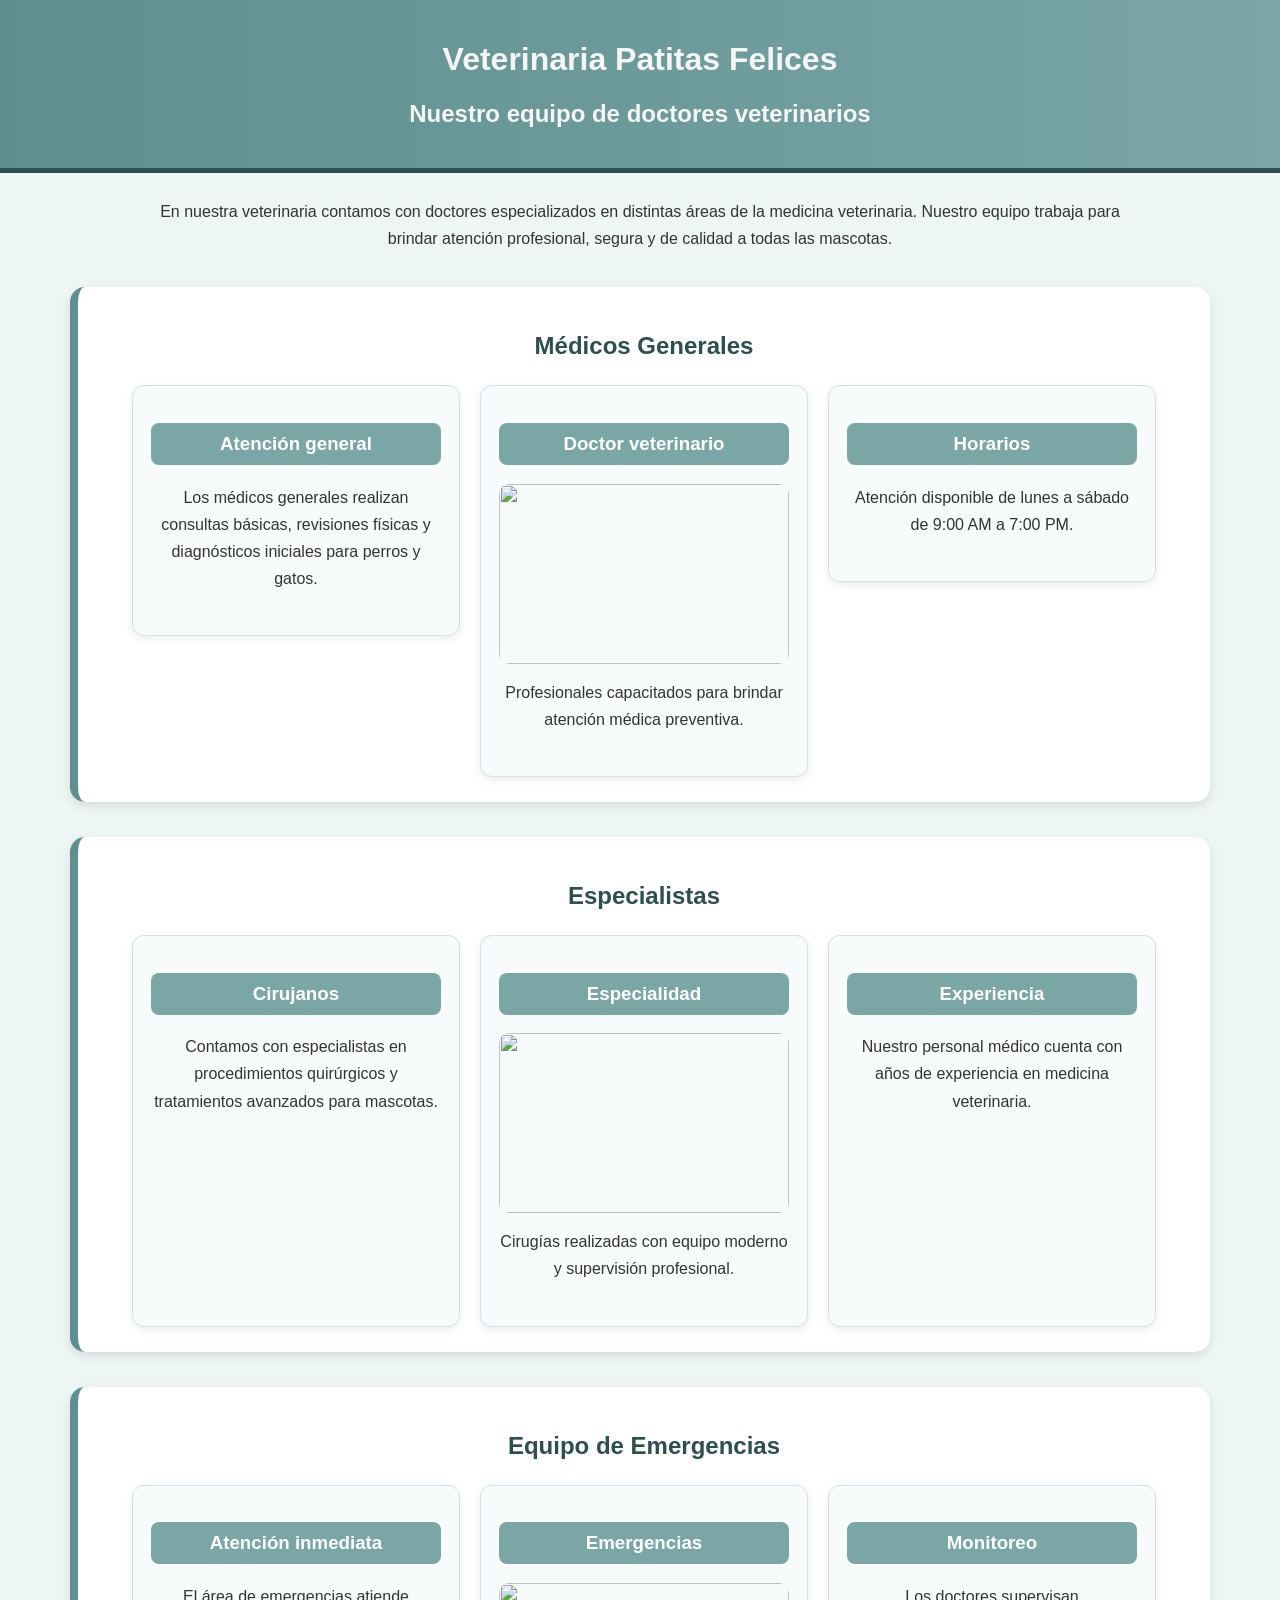
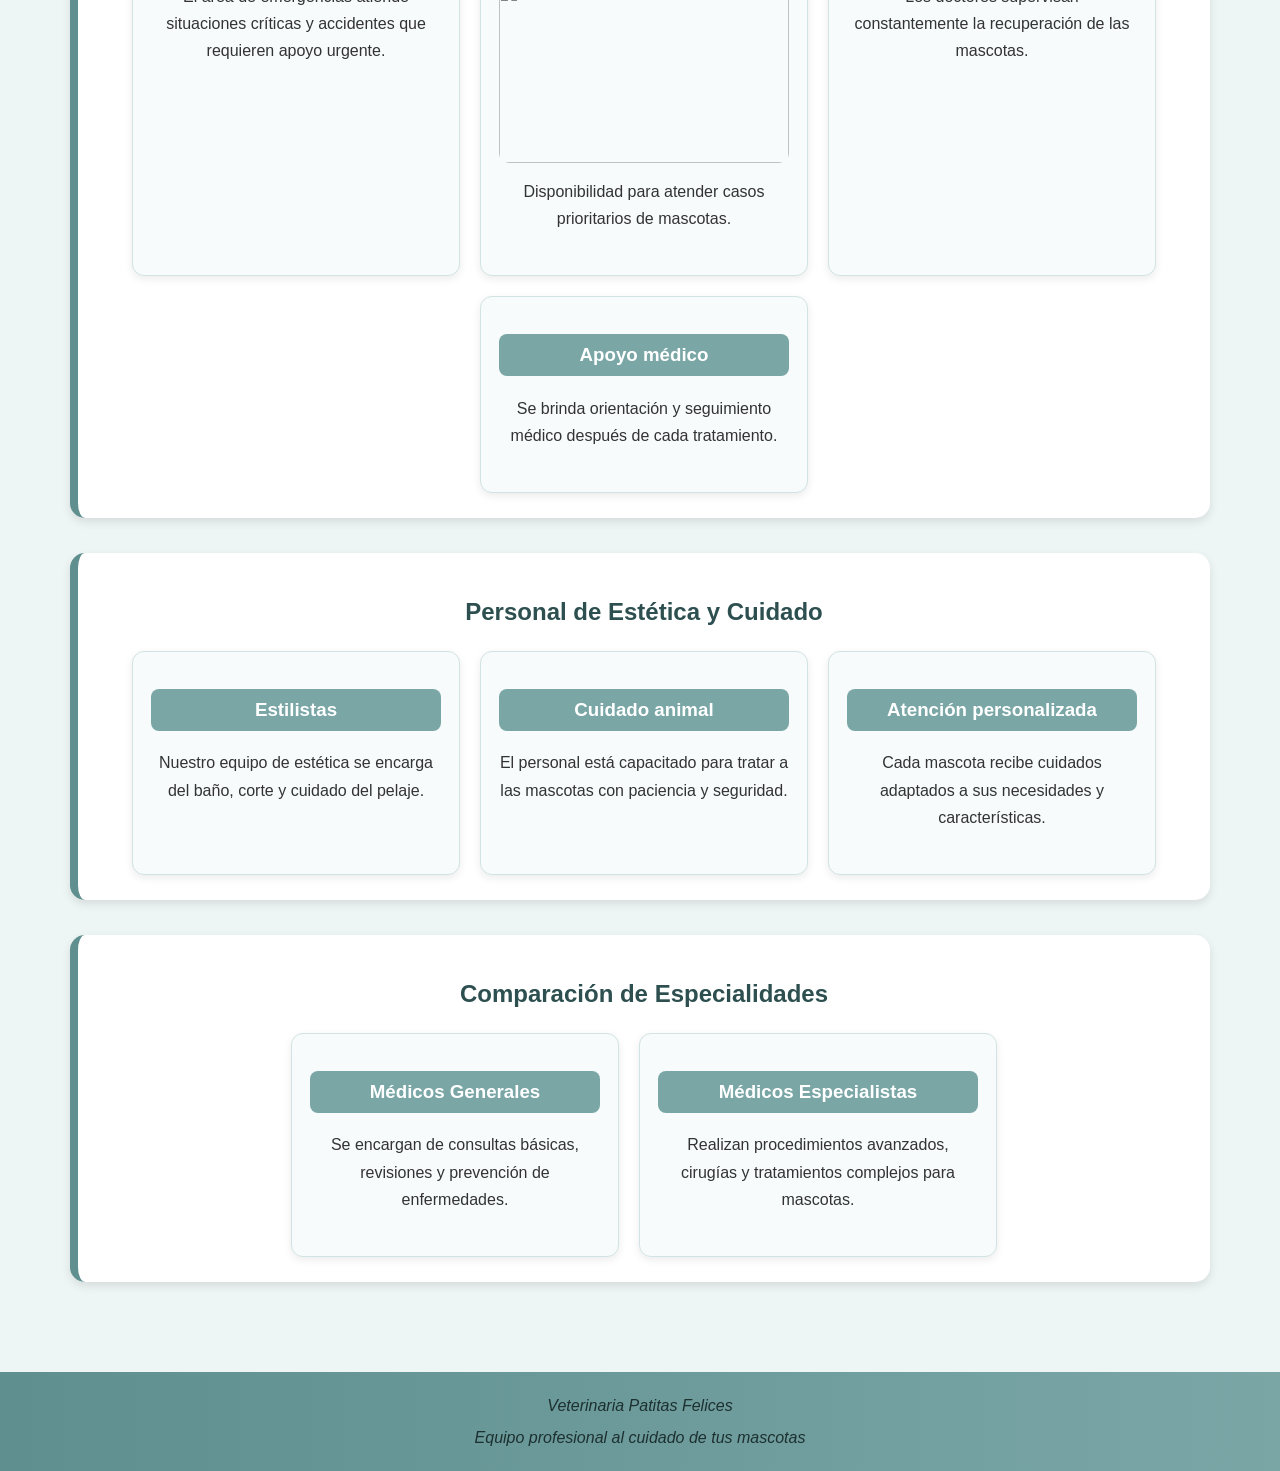
==== PIA/doctores.html @ 0aa9c148 "Add folder" ====
<!DOCTYPE html>
<html lang="es">
<head>
    <meta charset="UTF-8">
    <meta name="viewport" content="width=device-width, initial-scale=1.0">
    <title>Doctores Veterinarios</title>
    <link rel="stylesheet" href="csss/estilosss.css">
</head>
<body>

    <header>
        <h1>Veterinaria Patitas Felices</h1>
        <h2>Nuestro equipo de doctores veterinarios</h2>
    </header>

    <main>

        <p>
            En nuestra veterinaria contamos con doctores especializados en distintas áreas
            de la medicina veterinaria. Nuestro equipo trabaja para brindar atención profesional,
            segura y de calidad a todas las mascotas.
        </p>

        <article>
            <h2>Médicos Generales</h2>

            <div class="contenedor direccion">

                <div class="tarjeta">
                    <h3>Atención general</h3>
                    <p>
                        Los médicos generales realizan consultas básicas, revisiones físicas
                        y diagnósticos iniciales para perros y gatos.
                    </p>
                </div>

                <div class="tarjeta">
                    <h3>Doctor veterinario</h3>
                    <img src="img/doctor1.jpg" alt="">
                    <p>
                        Profesionales capacitados para brindar atención médica preventiva.
                    </p>
                </div>

                <div class="tarjeta">
                    <h3>Horarios</h3>
                    <p>
                        Atención disponible de lunes a sábado de 9:00 AM a 7:00 PM.
                    </p>
                </div>

            </div>
        </article>

        <article>
            <h2>Especialistas</h2>

            <div class="contenedor centro">

                <div class="tarjeta">
                    <h3>Cirujanos</h3>
                    <p>
                        Contamos con especialistas en procedimientos quirúrgicos y tratamientos
                        avanzados para mascotas.
                    </p>
                </div>

                <div class="tarjeta">
                    <h3>Especialidad</h3>
                    <img src="img/cirujano.jpg" alt="">
                    <p>
                        Cirugías realizadas con equipo moderno y supervisión profesional.
                    </p>
                </div>

                <div class="tarjeta">
                    <h3>Experiencia</h3>
                    <p>
                        Nuestro personal médico cuenta con años de experiencia en medicina veterinaria.
                    </p>
                </div>

            </div>
        </article>

        <article>
            <h2>Equipo de Emergencias</h2>

            <div class="contenedor wrap">

                <div class="tarjeta">
                    <h3>Atención inmediata</h3>
                    <p>
                        El área de emergencias atiende situaciones críticas y accidentes
                        que requieren apoyo urgente.
                    </p>
                </div>

                <div class="tarjeta">
                    <h3>Emergencias</h3>
                    <img src="img/emergencia.jpg" alt="">
                    <p>
                        Disponibilidad para atender casos prioritarios de mascotas.
                    </p>
                </div>

                <div class="tarjeta">
                    <h3>Monitoreo</h3>
                    <p>
                        Los doctores supervisan constantemente la recuperación de las mascotas.
                    </p>
                </div>

                <div class="tarjeta">
                    <h3>Apoyo médico</h3>
                    <p>
                        Se brinda orientación y seguimiento médico después de cada tratamiento.
                    </p>
                </div>

            </div>
        </article>

        <article>
            <h2>Personal de Estética y Cuidado</h2>

            <div class="contenedor justificado">

                <div class="tarjeta">
                    <h3>Estilistas</h3>
                    <p>
                        Nuestro equipo de estética se encarga del baño, corte y cuidado del pelaje.
                    </p>
                </div>

                <div class="tarjeta">
                    <h3>Cuidado animal</h3>
                    <p>
                        El personal está capacitado para tratar a las mascotas con paciencia y seguridad.
                    </p>
                </div>

                <div class="tarjeta">
                    <h3>Atención personalizada</h3>
                    <p>
                        Cada mascota recibe cuidados adaptados a sus necesidades y características.
                    </p>
                </div>

            </div>
        </article>

        <article>
            <h2>Comparación de Especialidades</h2>

            <div class="comparacion">

                <div class="tarjeta">
                    <h3>Médicos Generales</h3>
                    <p>
                        Se encargan de consultas básicas, revisiones y prevención de enfermedades.
                    </p>
                </div>

                <div class="tarjeta grande">
                    <h3>Médicos Especialistas</h3>
                    <p>
                        Realizan procedimientos avanzados, cirugías y tratamientos complejos
                        para mascotas.
                    </p>
                </div>

            </div>
        </article>

    </main>

    <footer>
        <address>
            <p>Veterinaria Patitas Felices</p>
            <p>Equipo profesional al cuidado de tus mascotas</p>
        </address>
    </footer>

</body>
</html>
---- PIA/csss/estilosss.css ----
header{
    border-bottom: solid #2d4f4f 5px;
    background: linear-gradient(to right, #5f8f8f, #7aa6a6);
    padding: 20px;
    text-align: center;
    color: whitesmoke;
}

body{
    background-color: #eef5f5;
    font-family: Arial, sans-serif;
    margin: 0;
    color: #333;
}

main{
    padding: 25px;
}

main p{
    text-align: center;
    max-width: 1000px;
    margin: auto;
    margin-bottom: 25px;
}

article{
    border-radius: 15px;
    box-shadow: 0px 4px 10px rgba(0,0,0,0.1);
    margin: 35px auto;
    padding: 25px;
    background-color: white;
    width: 88%;
    border-left: solid #5f8f8f 8px;
}

article h2{
    text-align: center;
    color: #2d4f4f;
    margin-bottom: 25px;
}

article h3{
    color: white;
    background-color: #7aa6a6;
    padding: 10px;
    border-radius: 8px;
    text-align: center;
}

footer{
    background: linear-gradient(to right, #5f8f8f, #7aa6a6);
    padding: 15px;
    text-align: center;
    color: #1d3030;
    margin-top: 30px;
}

.contenedor{
    display: flex;
    gap: 20px;
    margin-top: 20px;
}

.direccion{
    flex-wrap: wrap;
    justify-content: center;
    align-items: flex-start;
}

.centro{
    flex-wrap: wrap;
    justify-content: center;
    align-items: stretch;
}

.wrap{
    flex-flow: row wrap;
    justify-content: center;
    align-items: stretch;
}

.justificado{
    justify-content: center;
    align-items: stretch;
    flex-wrap: wrap;
}

.comparacion{
    display: flex;
    align-items: stretch;
    justify-content: center;
    gap: 20px;
    flex-wrap: wrap;
}

.tarjeta{
    width: 290px;
    padding: 18px;
    border-radius: 12px;
    background-color: #f7fbfb;
    border: 1px solid #d2e3e3;
    box-shadow: 0px 3px 8px rgba(0,0,0,0.08);
    text-align: center;
    transition: transform 0.3s;
}

.tarjeta:hover{
    transform: translateY(-5px);
}

.grande{
    width: 320px;
}

.tarjeta img{
    width: 100%;
    height: 180px;
    object-fit: cover;
    border-radius: 10px;
    display: block;
    margin: 15px auto;
}

p{
    line-height: 1.7;
    font-family: 'Lucida Sans', 'Lucida Sans Regular',
                 'Lucida Grande', 'Lucida Sans Unicode',
                 Geneva, Verdana, sans-serif;
}

address p{
    margin: 5px;
}
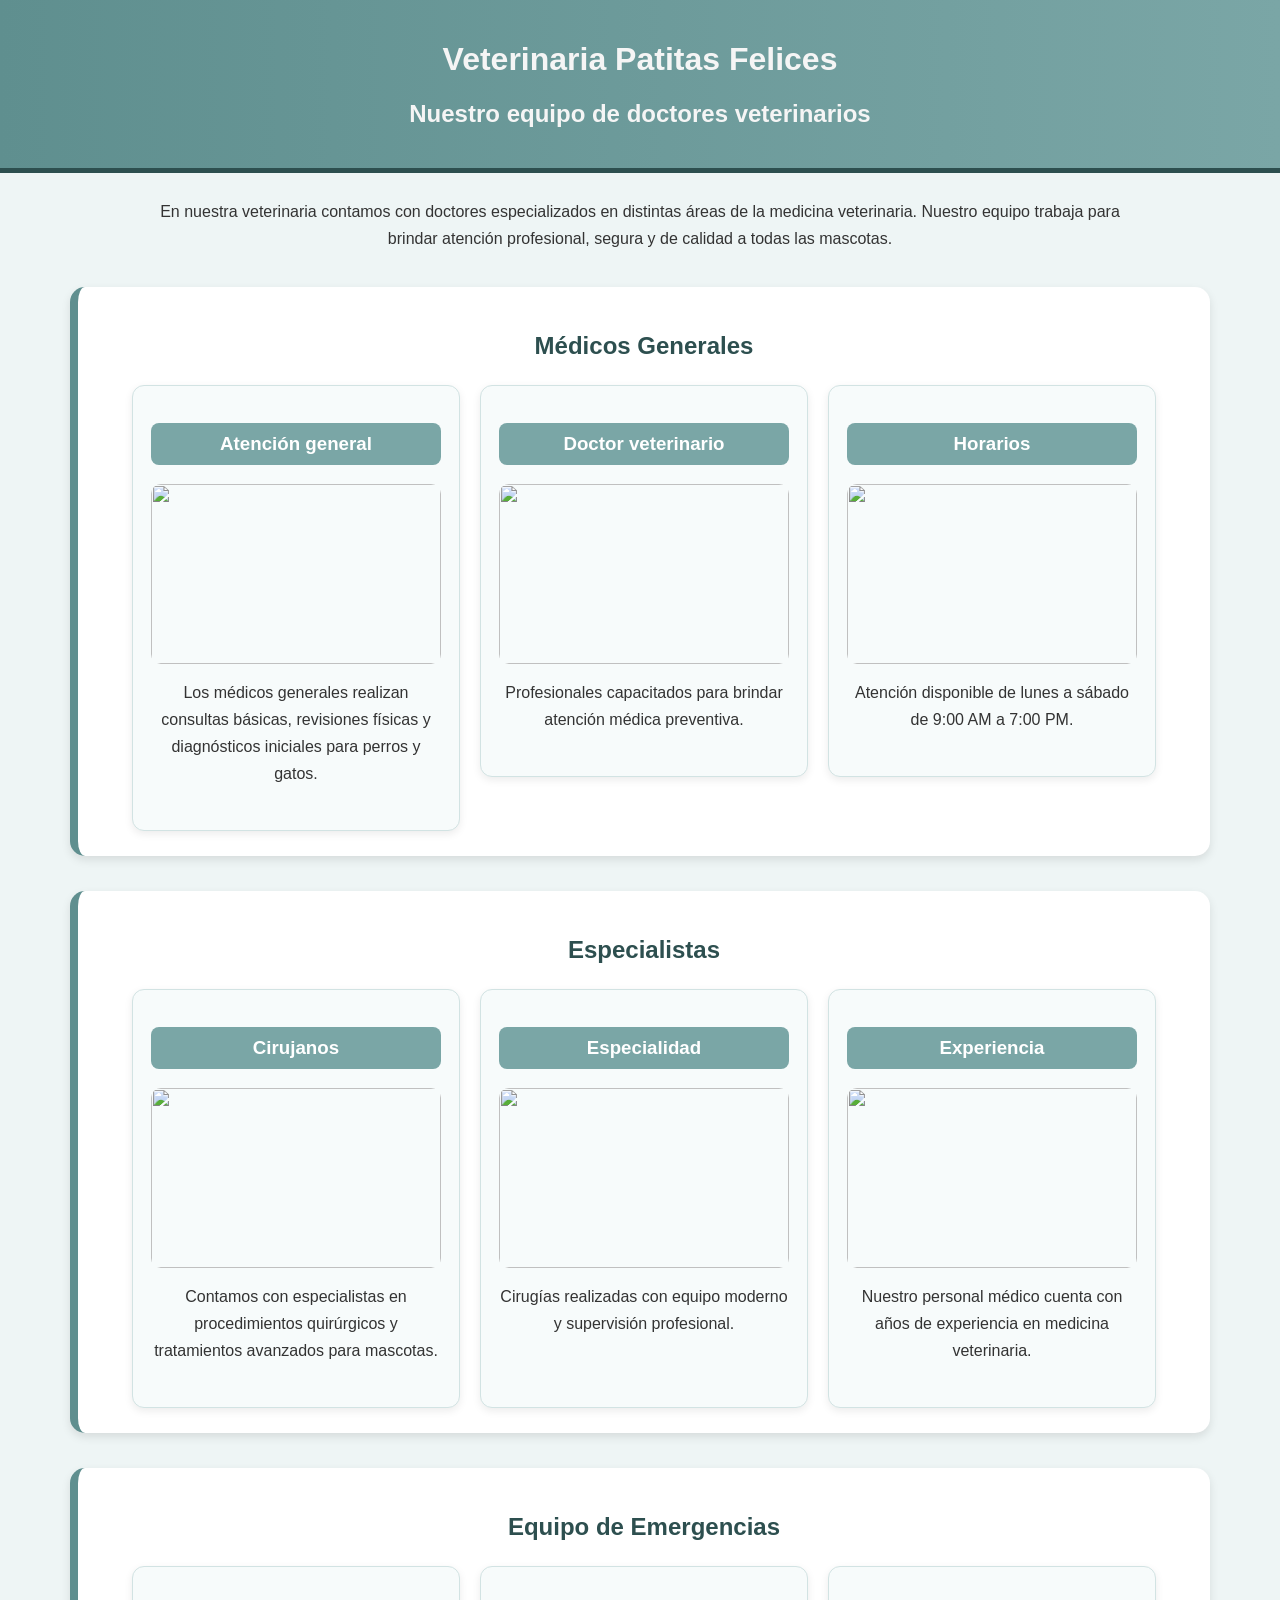
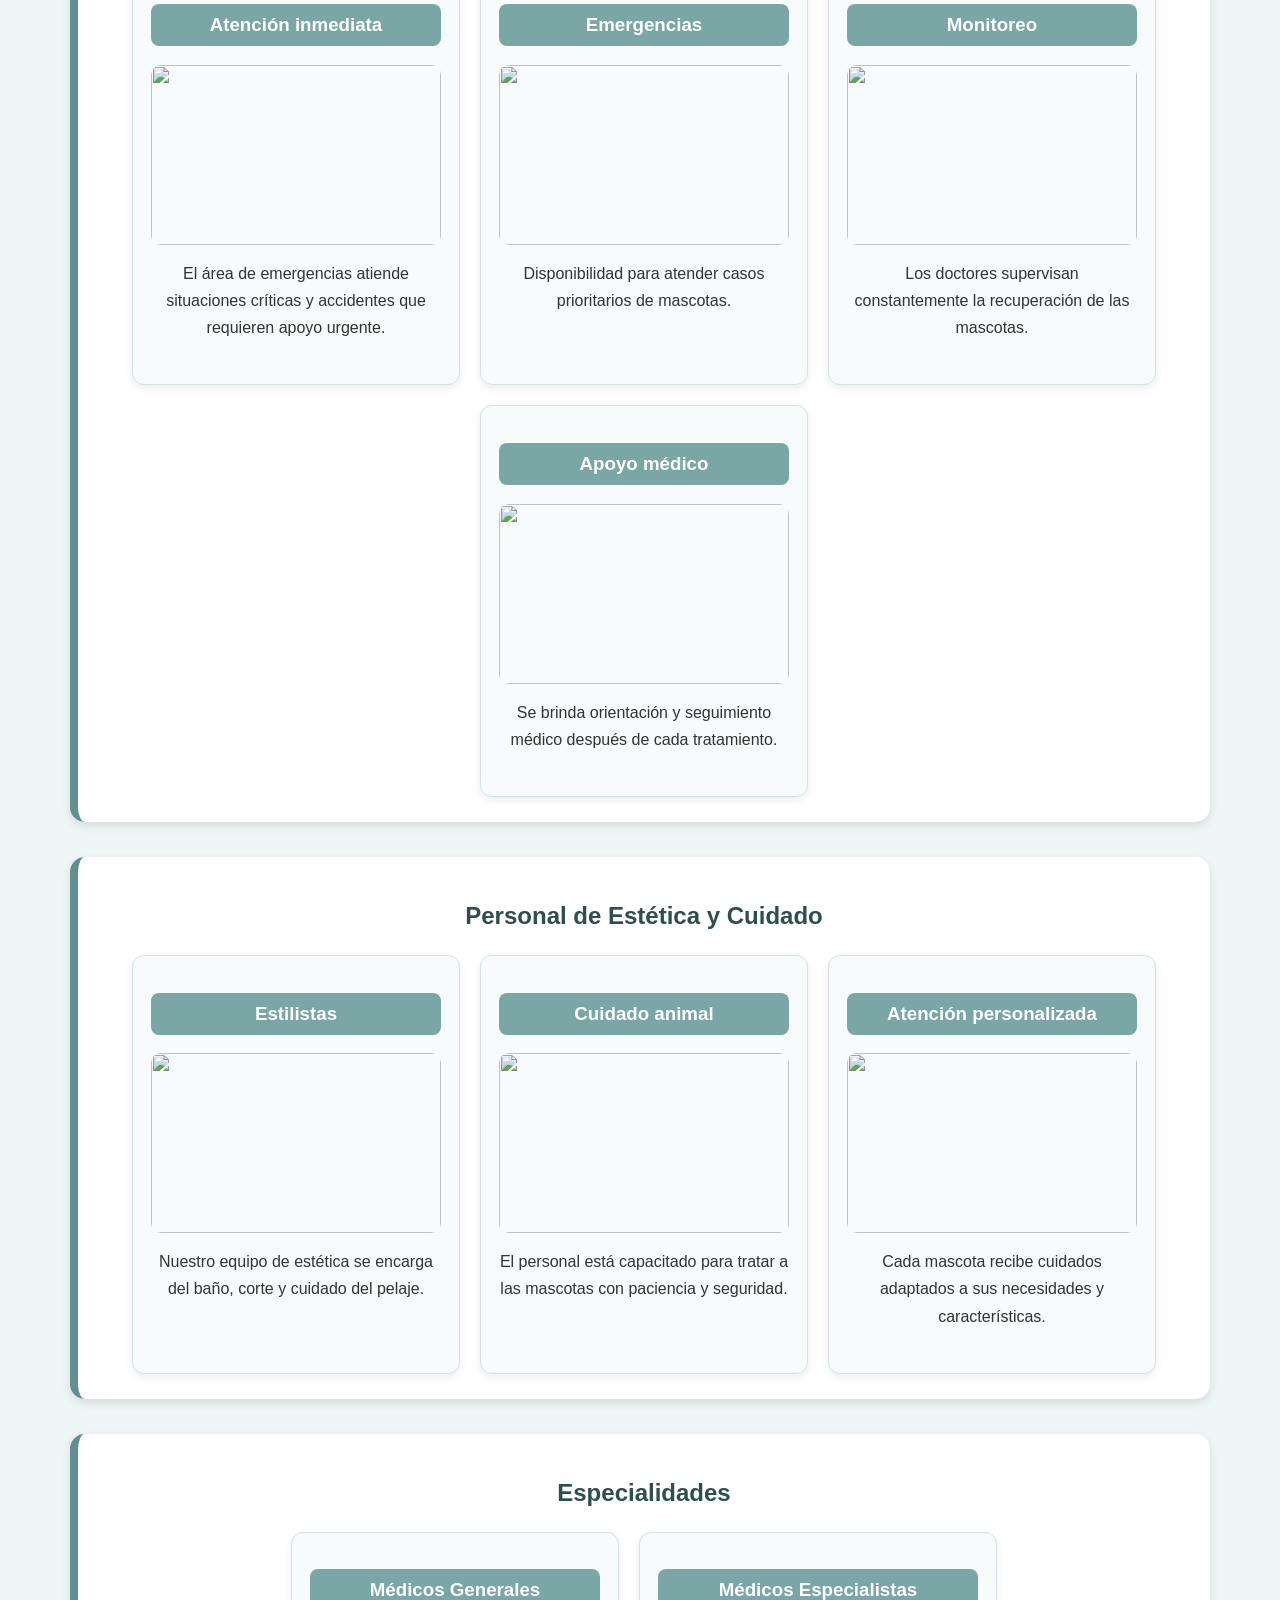
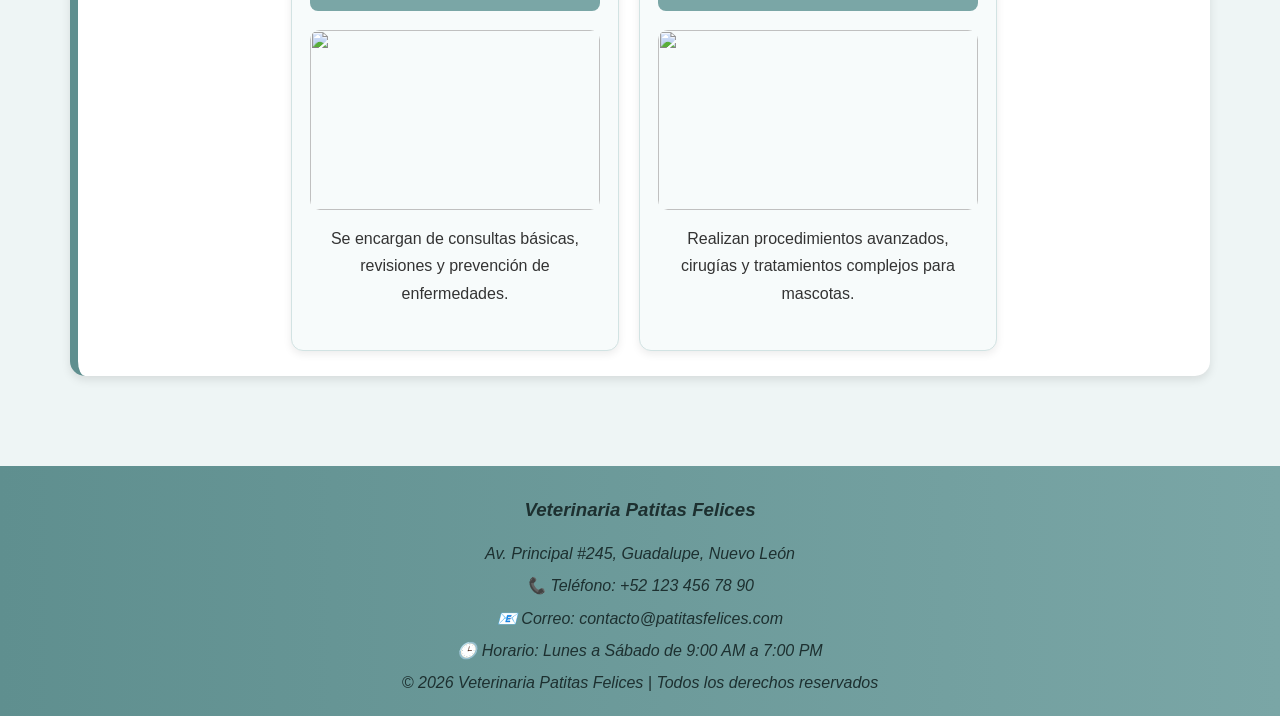
==== commit 9d4718a2: "Add folders" ====
--- a/PIA/doctores.html
+++ b/PIA/doctores.html
@@ -28,6 +28,7 @@
 
                 <div class="tarjeta">
                     <h3>Atención general</h3>
+                    <img src="img/general.jpg" alt="">
                     <p>
                         Los médicos generales realizan consultas básicas, revisiones físicas
                         y diagnósticos iniciales para perros y gatos.
@@ -44,6 +45,7 @@
 
                 <div class="tarjeta">
                     <h3>Horarios</h3>
+                    <img src="img/horario.jpg" alt="">
                     <p>
                         Atención disponible de lunes a sábado de 9:00 AM a 7:00 PM.
                     </p>
@@ -59,6 +61,7 @@
 
                 <div class="tarjeta">
                     <h3>Cirujanos</h3>
+                    <img src="img/cirujano2.jpg" alt="">
                     <p>
                         Contamos con especialistas en procedimientos quirúrgicos y tratamientos
                         avanzados para mascotas.
@@ -75,6 +78,7 @@
 
                 <div class="tarjeta">
                     <h3>Experiencia</h3>
+                    <img src="img/doctora.jpg" alt="">
                     <p>
                         Nuestro personal médico cuenta con años de experiencia en medicina veterinaria.
                     </p>
@@ -90,6 +94,7 @@
 
                 <div class="tarjeta">
                     <h3>Atención inmediata</h3>
+                    <img src="img/urgencias.jpg" alt="">
                     <p>
                         El área de emergencias atiende situaciones críticas y accidentes
                         que requieren apoyo urgente.
@@ -106,6 +111,7 @@
 
                 <div class="tarjeta">
                     <h3>Monitoreo</h3>
+                    <img src="img/monitoreo.jpg" alt="">
                     <p>
                         Los doctores supervisan constantemente la recuperación de las mascotas.
                     </p>
@@ -113,6 +119,7 @@
 
                 <div class="tarjeta">
                     <h3>Apoyo médico</h3>
+                    <img src="img/apoyo.jpg" alt="">
                     <p>
                         Se brinda orientación y seguimiento médico después de cada tratamiento.
                     </p>
@@ -128,6 +135,7 @@
 
                 <div class="tarjeta">
                     <h3>Estilistas</h3>
+                    <img src="img/estilista.jpg" alt="">
                     <p>
                         Nuestro equipo de estética se encarga del baño, corte y cuidado del pelaje.
                     </p>
@@ -135,6 +143,7 @@
 
                 <div class="tarjeta">
                     <h3>Cuidado animal</h3>
+                    <img src="img/cuidados.jpg" alt="">
                     <p>
                         El personal está capacitado para tratar a las mascotas con paciencia y seguridad.
                     </p>
@@ -142,6 +151,7 @@
 
                 <div class="tarjeta">
                     <h3>Atención personalizada</h3>
+                    <img src="img/atencion.jpg" alt="">
                     <p>
                         Cada mascota recibe cuidados adaptados a sus necesidades y características.
                     </p>
@@ -151,12 +161,13 @@
         </article>
 
         <article>
-            <h2>Comparación de Especialidades</h2>
+            <h2>Especialidades</h2>
 
             <div class="comparacion">
 
                 <div class="tarjeta">
                     <h3>Médicos Generales</h3>
+                    <img src="img/general2.jpg" alt="">
                     <p>
                         Se encargan de consultas básicas, revisiones y prevención de enfermedades.
                     </p>
@@ -164,6 +175,7 @@
 
                 <div class="tarjeta grande">
                     <h3>Médicos Especialistas</h3>
+                    <img src="img/especialista.jpg" alt="">
                     <p>
                         Realizan procedimientos avanzados, cirugías y tratamientos complejos
                         para mascotas.
@@ -177,8 +189,26 @@
 
     <footer>
         <address>
-            <p>Veterinaria Patitas Felices</p>
-            <p>Equipo profesional al cuidado de tus mascotas</p>
+
+            <h3>Veterinaria Patitas Felices</h3>
+
+            <p>
+                Av. Principal #245, Guadalupe, Nuevo León
+            </p>
+            <p>
+                📞 Teléfono: +52 123 456 78 90
+            </p>
+            <p>
+                📧 Correo: contacto@patitasfelices.com
+            </p>
+            <p>
+                🕒 Horario:
+                Lunes a Sábado de 9:00 AM a 7:00 PM
+            </p>
+            <p>
+                © 2026 Veterinaria Patitas Felices |
+                Todos los derechos reservados
+            </p>
         </address>
     </footer>
 
